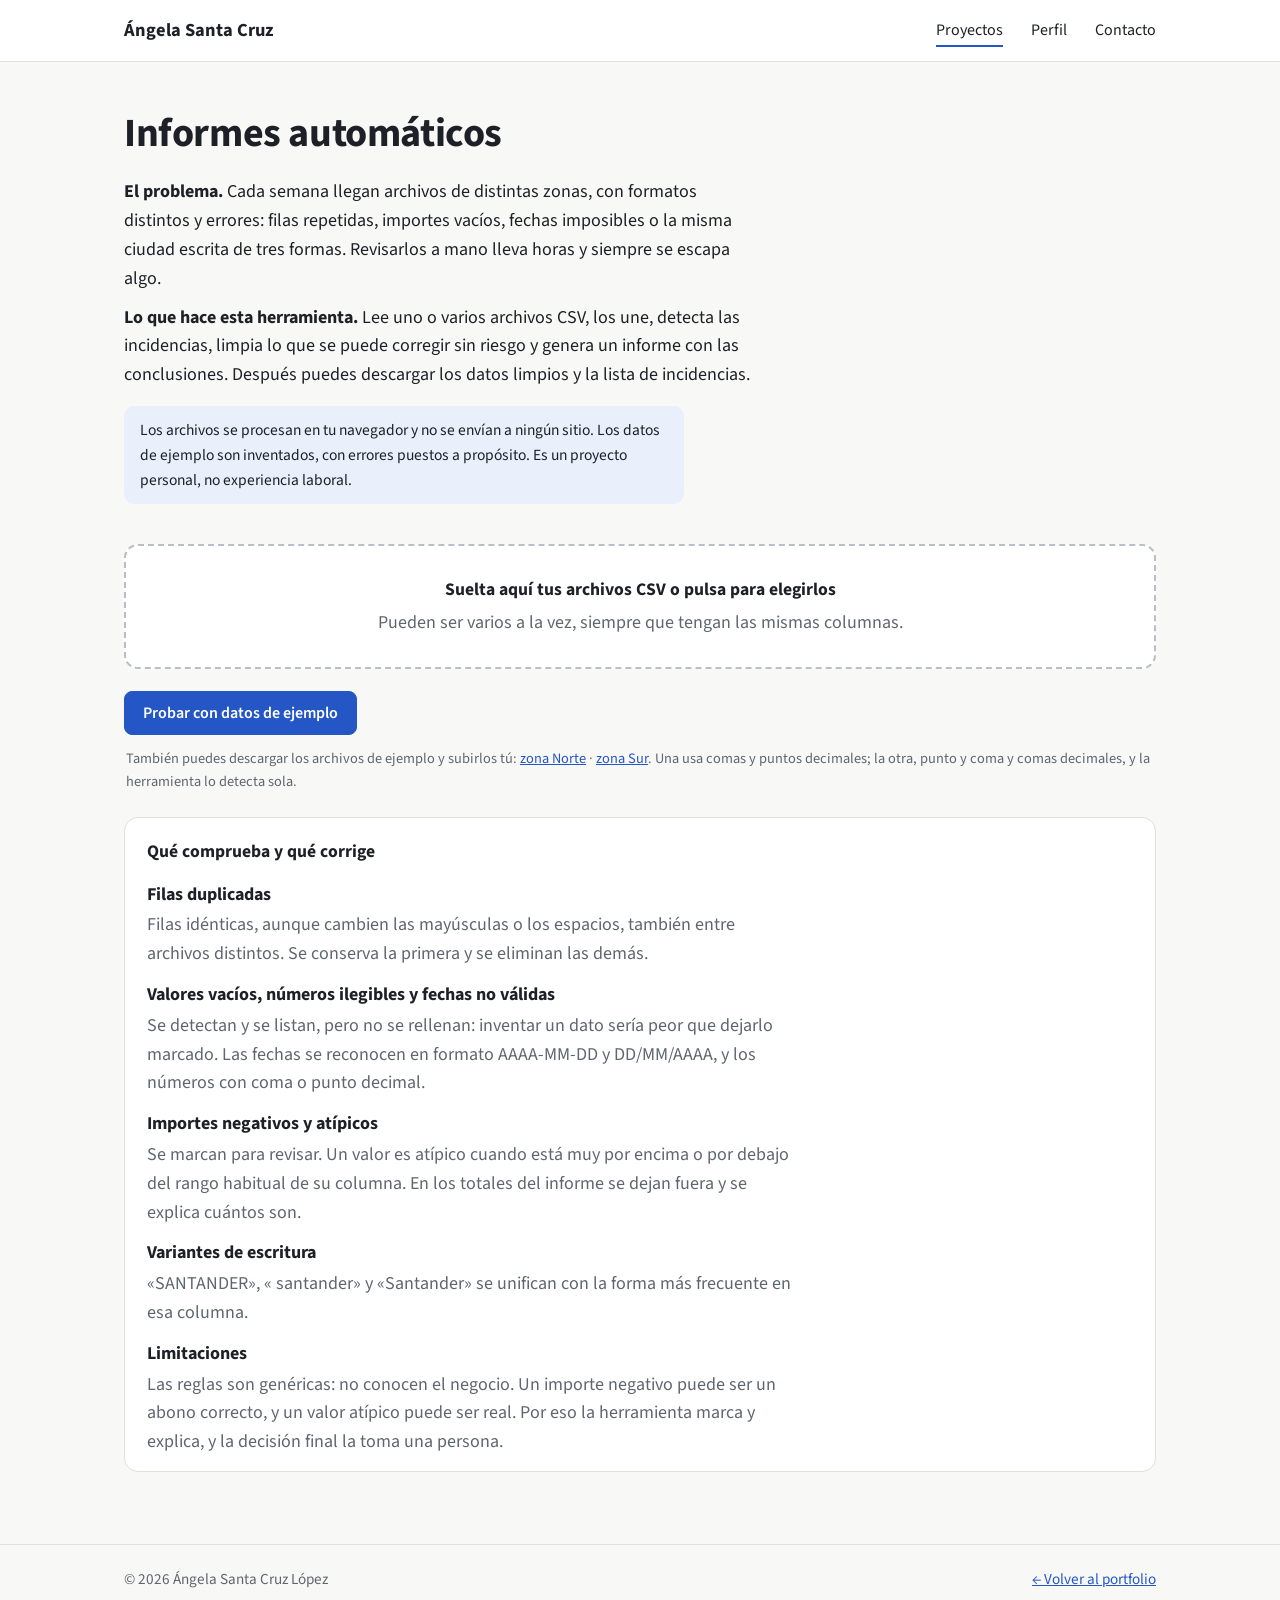
==== informes.html @ f3fd1f9a "Add files via upload" ====
<!doctype html>
<html lang="es">
<head>
  <meta charset="utf-8">
  <meta name="viewport" content="width=device-width, initial-scale=1">
  <title>Informes automáticos · Ángela Santa Cruz</title>
  <meta name="description" content="Herramienta que lee archivos CSV, detecta errores en los datos, los limpia y genera un informe con indicadores. Funciona en el navegador, sin subir los archivos.">
  <link rel="preconnect" href="https://fonts.googleapis.com">
  <link rel="preconnect" href="https://fonts.gstatic.com" crossorigin>
  <link href="https://fonts.googleapis.com/css2?family=Source+Sans+3:wght@400;600;700&display=swap" rel="stylesheet">
  <link rel="stylesheet" href="style.css">
</head>
<body>

<header class="top">
  <div class="wrap">
    <a class="brand" href="index.html">Ángela Santa Cruz</a>
    <nav>
      <a href="index.html#proyectos" aria-current="page">Proyectos</a>
      <a href="index.html#perfil">Perfil</a>
      <a href="index.html#contacto">Contacto</a>
    </nav>
  </div>
</header>

<main>
  <div class="wrap">
    <section class="page-head">
      <h1>Informes automáticos</h1>
      <p><b>El problema.</b> Cada semana llegan archivos de distintas zonas, con formatos distintos y errores: filas repetidas, importes vacíos, fechas imposibles o la misma ciudad escrita de tres formas. Revisarlos a mano lleva horas y siempre se escapa algo.</p>
      <p><b>Lo que hace esta herramienta.</b> Lee uno o varios archivos CSV, los une, detecta las incidencias, limpia lo que se puede corregir sin riesgo y genera un informe con las conclusiones. Después puedes descargar los datos limpios y la lista de incidencias.</p>
      <p class="notice">Los archivos se procesan en tu navegador y no se envían a ningún sitio. Los datos de ejemplo son inventados, con errores puestos a propósito. Es un proyecto personal, no experiencia laboral.</p>
    </section>

    <label class="drop" id="drop" for="file-input">
      <b>Suelta aquí tus archivos CSV o pulsa para elegirlos</b>
      <span class="muted">Pueden ser varios a la vez, siempre que tengan las mismas columnas.</span>
      <input type="file" id="file-input" accept=".csv,.txt" multiple>
    </label>

    <div class="btn-row">
      <button class="btn primary" id="btn-sample" type="button">Probar con datos de ejemplo</button>
      <button class="btn hidden" id="btn-clear" type="button">Quitar archivos</button>
    </div>
    <p class="muted small" style="margin:12px 2px 0">También puedes descargar los archivos de ejemplo y subirlos tú:
      <a href="ejemplo_pedidos_norte.csv" download>zona Norte</a> ·
      <a href="ejemplo_pedidos_sur.csv" download>zona Sur</a>.
      Una usa comas y puntos decimales; la otra, punto y coma y comas decimales, y la herramienta lo detecta sola.</p>

    <ul class="file-list" id="file-list"></ul>

    <div id="results" class="hidden">
      <div class="kpis" aria-live="polite">
        <div class="kpi"><b id="k-files">—</b><span>Archivos leídos</span></div>
        <div class="kpi"><b id="k-rows">—</b><span>Filas leídas</span></div>
        <div class="kpi"><b id="k-clean">—</b><span>Filas tras la limpieza</span></div>
        <div class="kpi"><b id="k-ok">—</b><span>Filas sin ningún problema</span></div>
      </div>

      <div class="insight" id="insights" aria-live="polite"></div>

      <section class="panel" style="margin-top:16px">
        <h3>Comprobaciones realizadas</h3>
        <ul class="checks" id="checks"></ul>
      </section>

      <section class="hidden" id="summary">
        <div class="kpis" style="margin-top:16px">
          <div class="kpi"><b id="s-all">—</b><span>Total de <span id="s-name"></span></span></div>
          <div class="kpi"><b id="s-good">—</b><span>Total sin valores marcados</span></div>
          <div class="kpi"><b id="s-avg">—</b><span>Media sin valores marcados</span></div>
        </div>
        <p class="muted small" id="s-note" style="margin:8px 2px 0"></p>
        <div class="charts" id="cat-charts"></div>
        <section class="panel hidden" id="month-panel" style="margin-top:16px">
          <h3 id="month-title"></h3>
          <div id="c-month"></div>
        </section>
      </section>

      <section class="panel hidden" id="inc-panel" style="margin-top:16px">
        <h3>Incidencias detectadas <span class="count" id="inc-count"></span></h3>
        <div class="table-wrap">
          <table>
            <thead><tr><th>Gravedad</th><th>Tipo</th><th>Archivo</th><th class="num">Fila</th><th>Columna</th><th>Valor</th><th>Detalle</th></tr></thead>
            <tbody id="tbody"></tbody>
          </table>
        </div>
        <div class="table-actions"><button class="btn hidden" id="more" type="button">Mostrar más</button></div>
      </section>

      <div class="report-actions">
        <button class="btn primary" id="dl-clean" type="button">Descargar datos limpios (CSV)</button>
        <button class="btn" id="dl-inc" type="button">Descargar incidencias (CSV)</button>
        <button class="btn" id="print" type="button">Guardar informe en PDF</button>
      </div>
    </div>

    <section class="panel method" style="margin-top:24px">
      <h3>Qué comprueba y qué corrige</h3>
      <dl>
        <dt>Filas duplicadas</dt>
        <dd>Filas idénticas, aunque cambien las mayúsculas o los espacios, también entre archivos distintos. Se conserva la primera y se eliminan las demás.</dd>
        <dt>Valores vacíos, números ilegibles y fechas no válidas</dt>
        <dd>Se detectan y se listan, pero no se rellenan: inventar un dato sería peor que dejarlo marcado. Las fechas se reconocen en formato AAAA-MM-DD y DD/MM/AAAA, y los números con coma o punto decimal.</dd>
        <dt>Importes negativos y atípicos</dt>
        <dd>Se marcan para revisar. Un valor es atípico cuando está muy por encima o por debajo del rango habitual de su columna. En los totales del informe se dejan fuera y se explica cuántos son.</dd>
        <dt>Variantes de escritura</dt>
        <dd>«SANTANDER», « santander» y «Santander» se unifican con la forma más frecuente en esa columna.</dd>
        <dt>Limitaciones</dt>
        <dd>Las reglas son genéricas: no conocen el negocio. Un importe negativo puede ser un abono correcto, y un valor atípico puede ser real. Por eso la herramienta marca y explica, y la decisión final la toma una persona.</dd>
      </dl>
    </section>
  </div>
</main>

<footer>
  <div class="wrap">
    <p>© 2026 Ángela Santa Cruz López</p>
    <p><a href="index.html">← Volver al portfolio</a></p>
  </div>
</footer>

<script src="ejemplos.js"></script>
<script src="informes.js"></script>
</body>
</html>
---- style.css ----
/* ============================================================
   Portfolio · Ángela Santa Cruz
   Sencillo y legible: una sola familia tipográfica, títulos en
   frase normal, tarjetas claras. El dashboard sigue el aspecto
   de un panel de análisis real.
   ============================================================ */

:root {
  --bg: #f8f8f6;
  --card: #ffffff;
  --ink: #1d2127;
  --muted: #5f6670;
  --rule: #e1e0da;
  --blue: #2457c5;
  --blue-soft: #e9effb;
  --orange: #d9532b;
  --font: "Source Sans 3", "Segoe UI", system-ui, -apple-system, Roboto, Arial, sans-serif;
}

* { box-sizing: border-box; }
html { scroll-behavior: smooth; }

body {
  margin: 0;
  background: var(--bg);
  color: var(--ink);
  font: 18px/1.6 var(--font);
  -webkit-font-smoothing: antialiased;
}

a { color: var(--blue); }
a:hover { text-decoration-thickness: 2px; }
::selection { background: var(--blue-soft); }

.wrap { max-width: 1080px; margin: 0 auto; padding: 0 24px; }
.narrow { max-width: 820px; }
.muted { color: var(--muted); }

/* ---------- Cabecera ---------- */
.top { background: var(--card); border-bottom: 1px solid var(--rule); }
.top .wrap {
  display: flex; align-items: center; justify-content: space-between;
  gap: 20px; flex-wrap: wrap; padding-top: 16px; padding-bottom: 16px;
}
.brand { font-weight: 700; font-size: 1.15rem; color: var(--ink); text-decoration: none; }
.top nav a {
  color: var(--ink); text-decoration: none; margin-left: 24px; font-size: 1rem;
  padding: 4px 0; border-bottom: 2px solid transparent;
}
.top nav a:hover, .top nav a[aria-current] { border-bottom-color: var(--blue); }

/* ---------- Botones ---------- */
.btn {
  display: inline-block; font: 600 1rem var(--font); text-decoration: none;
  padding: 10px 18px; border-radius: 8px; border: 1px solid #c9ccd2;
  background: var(--card); color: var(--ink); cursor: pointer;
}
.btn:hover { border-color: var(--ink); }
.btn.primary { background: var(--blue); border-color: var(--blue); color: #fff; }
.btn.primary:hover { background: #1b45a0; border-color: #1b45a0; }
.btn:focus-visible, .field input:focus, .field select:focus { outline: 3px solid #9db8ee; outline-offset: 1px; }
.btn-row { display: flex; gap: 12px; flex-wrap: wrap; margin-top: 22px; }

/* ---------- Presentación ---------- */
.intro { display: flex; gap: 40px; align-items: center; padding: 64px 0 24px; }
.photo { width: 190px; height: 230px; object-fit: cover; border-radius: 14px; flex: none; background: var(--rule); }
.intro h1 { font-size: clamp(2.2rem, 5vw, 3rem); line-height: 1.1; margin: 0 0 14px; font-weight: 700; letter-spacing: -.01em; }
.intro .role { font-size: 1.15rem; font-weight: 600; color: var(--blue); margin: 0 0 16px; }
.intro .lead { font-size: 1.3rem; line-height: 1.5; margin: 0 0 14px; }
.intro p { margin: 0 0 12px; }

/* Texto justificado en presentación y perfil */
.intro .lead, .intro p:not(.role), .prose p { text-align: justify; hyphens: auto; -webkit-hyphens: auto; }

/* ---------- Secciones ---------- */
section.block { padding: 56px 0 0; }
section.block h2 { font-size: 1.6rem; line-height: 1.2; margin: 0 0 8px; font-weight: 700; }
section.block > .wrap > p.sub { margin: 0 0 24px; color: var(--muted); }

.card { background: var(--card); border: 1px solid var(--rule); border-radius: 14px; overflow: hidden; }
.card.featured { display: block; color: inherit; text-decoration: none; transition: box-shadow .15s, border-color .15s; }
.card.featured:hover { border-color: #b9bec8; box-shadow: 0 6px 24px rgba(20, 30, 50, .08); }
.card.featured img { display: block; width: 100%; height: auto; border-bottom: 1px solid var(--rule); }
.card .body { padding: 22px 26px 26px; }
.card h3 { font-size: 1.35rem; margin: 0 0 6px; font-weight: 700; }
.card p { margin: 0 0 10px; }
.card .more { color: var(--blue); font-weight: 600; }
.card .tools { color: var(--muted); font-size: .95rem; margin: 0; }

.grid-2 { display: grid; grid-template-columns: 1fr 1fr; gap: 16px; margin-top: 16px; }
.card.soon { background: transparent; border-style: dashed; border-color: #c4c7ce; }
.card.soon .body { padding: 20px 24px; }
.card.soon h3 { font-size: 1.15rem; }
.badge { display: inline-block; font-size: .85rem; font-weight: 600; color: var(--muted); background: #ecebe6; border-radius: 999px; padding: 2px 10px; margin-bottom: 8px; }

.prose p { margin: 0 0 14px; max-width: 64ch; }
.contact-list { padding-left: 20px; margin: 10px 0 0; }
.contact-list li { margin: 4px 0; }

footer { margin-top: 72px; border-top: 1px solid var(--rule); padding: 22px 0 36px; color: var(--muted); font-size: .95rem; }
footer .wrap { display: flex; justify-content: space-between; gap: 16px; flex-wrap: wrap; }
footer p { margin: 0; }

/* ============================================================
   DASHBOARD
   ============================================================ */
.page-head { padding: 40px 0 8px; }
.page-head h1 { font-size: clamp(1.9rem, 4vw, 2.5rem); margin: 0 0 12px; font-weight: 700; letter-spacing: -.01em; }
.page-head p { max-width: 70ch; margin: 0 0 10px; }
.notice { background: var(--blue-soft); border-radius: 10px; padding: 12px 16px; font-size: .97rem; max-width: 70ch; margin-top: 16px !important; }

.filters {
  display: flex; flex-wrap: wrap; gap: 14px 18px; align-items: flex-end;
  padding: 16px 20px; margin-top: 22px;
  background: var(--card); border: 1px solid var(--rule); border-radius: 14px;
}
.field { display: flex; flex-direction: column; gap: 4px; }
.field label { font-size: .88rem; font-weight: 600; color: var(--muted); }
.field input, .field select {
  font: 1rem var(--font); color: var(--ink); background: #fff;
  border: 1px solid #c9ccd2; border-radius: 8px; padding: 8px 10px; min-width: 150px;
}

.kpis { display: grid; grid-template-columns: repeat(4, 1fr); gap: 16px; margin-top: 16px; }
.kpi { background: var(--card); border: 1px solid var(--rule); border-radius: 14px; padding: 18px 20px; }
.kpi b { display: block; font-size: clamp(1.7rem, 3vw, 2.3rem); font-weight: 700; line-height: 1.1; font-variant-numeric: tabular-nums; }
.kpi span { display: block; margin-top: 6px; font-size: .95rem; color: var(--muted); }

.insight { margin-top: 16px; background: var(--card); border: 1px solid var(--rule); border-left: 4px solid var(--blue); border-radius: 14px; padding: 16px 22px; }
.insight h3 { margin: 0 0 8px; font-size: 1rem; }
.insight p { margin: 0 0 6px; }
.insight p:last-child { margin: 0; }

.charts { display: grid; grid-template-columns: 1fr 1fr; gap: 16px; margin-top: 16px; }
.panel { background: var(--card); border: 1px solid var(--rule); border-radius: 14px; padding: 20px 22px 14px; }
.panel.wide { grid-column: 1 / -1; }
.panel h3 { font-size: 1.1rem; margin: 0 0 14px; font-weight: 700; }
.panel svg { width: 100%; height: auto; display: block; overflow: visible; }
.empty { padding: 40px 0; color: var(--muted); font-style: italic; }

svg .tick { font: 12px var(--font); fill: var(--muted); }
svg .lab { font: 14px var(--font); fill: var(--ink); }
svg .val { font: 600 13px var(--font); fill: var(--ink); }
svg .grid { stroke: #e7e6e1; stroke-width: 1; }
svg .line { fill: none; stroke: var(--blue); stroke-width: 2.5; stroke-linejoin: round; }
svg .dot { fill: #fff; stroke: var(--blue); stroke-width: 2.5; }
svg .dot:hover { fill: var(--blue); }
svg .track { fill: #eeede8; }
svg .bar { fill: var(--blue); }
svg .bar.worst { fill: var(--orange); }
svg .avg { stroke: var(--ink); stroke-dasharray: 3 3; stroke-width: 1; }
svg .cell-t { font: 600 13px var(--font); }

.table-wrap { overflow-x: auto; }
table { border-collapse: collapse; width: 100%; font-size: .95rem; font-variant-numeric: tabular-nums; }
th { text-align: left; font-weight: 600; color: var(--muted); font-size: .88rem; padding: 8px 14px 8px 0; border-bottom: 2px solid var(--rule); white-space: nowrap; }
td { padding: 8px 14px 8px 0; border-bottom: 1px solid var(--rule); white-space: nowrap; }
td.num, th.num { text-align: right; }
td.late { color: var(--orange); font-weight: 600; }
.table-actions { display: flex; gap: 12px; flex-wrap: wrap; margin: 16px 0 6px; }
.count { color: var(--muted); font-weight: 400; font-size: .95rem; margin-left: 8px; }

.method dl { margin: 0; }
.method dt { font-weight: 700; margin-top: 12px; }
.method dd { margin: 2px 0 0; color: var(--muted); max-width: 72ch; }

/* ---------- Móvil ---------- */
@media (max-width: 800px) {
  body { font-size: 17px; }
  .intro { flex-direction: column; align-items: flex-start; gap: 22px; padding-top: 36px; }
  .photo { width: 140px; height: 170px; }
  .grid-2, .charts { grid-template-columns: 1fr; }
  .kpis { grid-template-columns: 1fr 1fr; }
  .top nav a { margin: 0 18px 0 0; }
}

/* ============================================================
   Elementos añadidos para los proyectos 2 y 3
   ============================================================ */
.small { font-size: .9rem; }
.panel-head { display: flex; justify-content: space-between; align-items: flex-end; gap: 16px; flex-wrap: wrap; margin-bottom: 10px; }
.panel-head h3 { margin: 0; }
.field.inline { flex-direction: row; align-items: center; gap: 10px; }
.field.inline label { white-space: nowrap; }
.field input[type="range"] { min-width: 170px; padding: 0; accent-color: var(--blue); }
.field label b { color: var(--ink); }
.map { max-width: 600px; margin: 0 auto; }
svg .bar.base { fill: #9aa6bd; }

/* zona para soltar archivos */
.drop {
  display: block; margin-top: 22px; text-align: center; cursor: pointer;
  background: var(--card); border: 2px dashed #b9bec8; border-radius: 14px; padding: 30px 20px;
}
.drop:hover, .drop.over { border-color: var(--blue); background: var(--blue-soft); }
.drop b { font-size: 1.1rem; display: block; margin-bottom: 4px; }
.drop input { position: absolute; width: 1px; height: 1px; opacity: 0; }
.drop:focus-within { outline: 3px solid #9db8ee; outline-offset: 2px; }

.file-list { list-style: none; padding: 0; margin: 12px 0 0; }
.file-list li { display: flex; justify-content: space-between; gap: 12px; padding: 8px 0; border-bottom: 1px solid var(--rule); font-size: .97rem; }
.file-list li.bad { color: var(--orange); }

.checks { list-style: none; padding: 0; margin: 0; }
.checks li { display: grid; grid-template-columns: 26px 1fr auto; gap: 10px; padding: 10px 0; border-bottom: 1px solid var(--rule); align-items: baseline; }
.checks .ico { font-weight: 700; }
.checks .ok .ico { color: #2a8a6a; }
.checks .warn .ico { color: #c08a1a; }
.checks .err .ico { color: var(--orange); }
.checks .n { font-variant-numeric: tabular-nums; font-weight: 600; }
.checks small { display: block; color: var(--muted); font-size: .9rem; }

.report-actions { display: flex; flex-wrap: wrap; gap: 12px; margin: 18px 0 4px; }
.hidden { display: none !important; }
td.wrap-cell { white-space: normal; min-width: 180px; }
.tag { display: inline-block; font-size: .8rem; font-weight: 600; padding: 1px 8px; border-radius: 999px; background: #ecebe6; }
.tag.err { background: #fbe4dc; color: #a23a18; }
.tag.warn { background: #f8efd5; color: #7a5710; }
.prose-list { margin: 8px 0 0; padding-left: 20px; max-width: 72ch; }
.prose-list li { margin: 6px 0; }

@media print {
  .top, footer, .filters, .drop, .report-actions, .no-print { display: none !important; }
  body { background: #fff; font-size: 14px; }
  .panel, .kpi, .insight { break-inside: avoid; border-color: #ccc; }
}

.grid-2 .card.featured img { aspect-ratio: 16 / 10; object-fit: cover; object-position: top left; }
.grid-2 .card.featured .body { padding: 18px 22px 22px; }
.kpis > * { min-width: 0; }
.kpi b { overflow-wrap: anywhere; }
@media (max-width: 800px) {
  .kpi b { font-size: 1.45rem; }
  .kpi { padding: 14px 14px; }
}
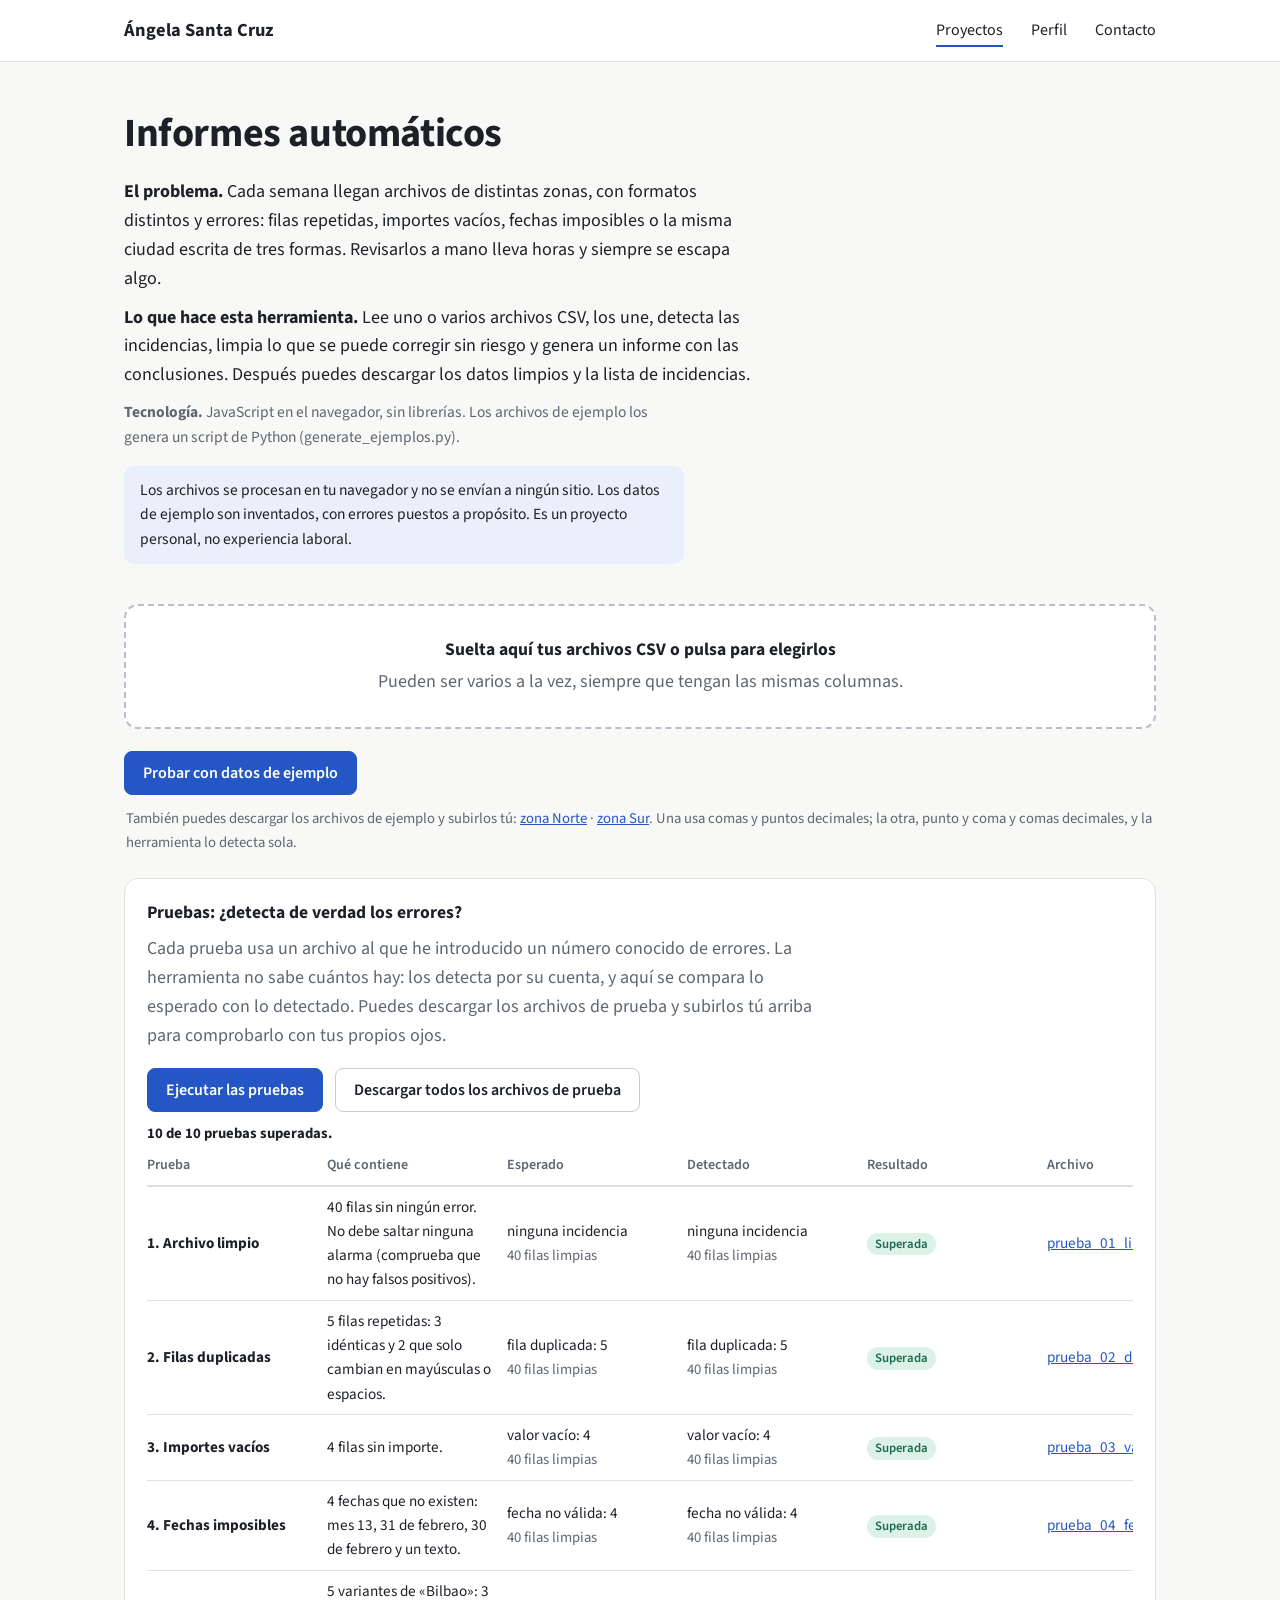
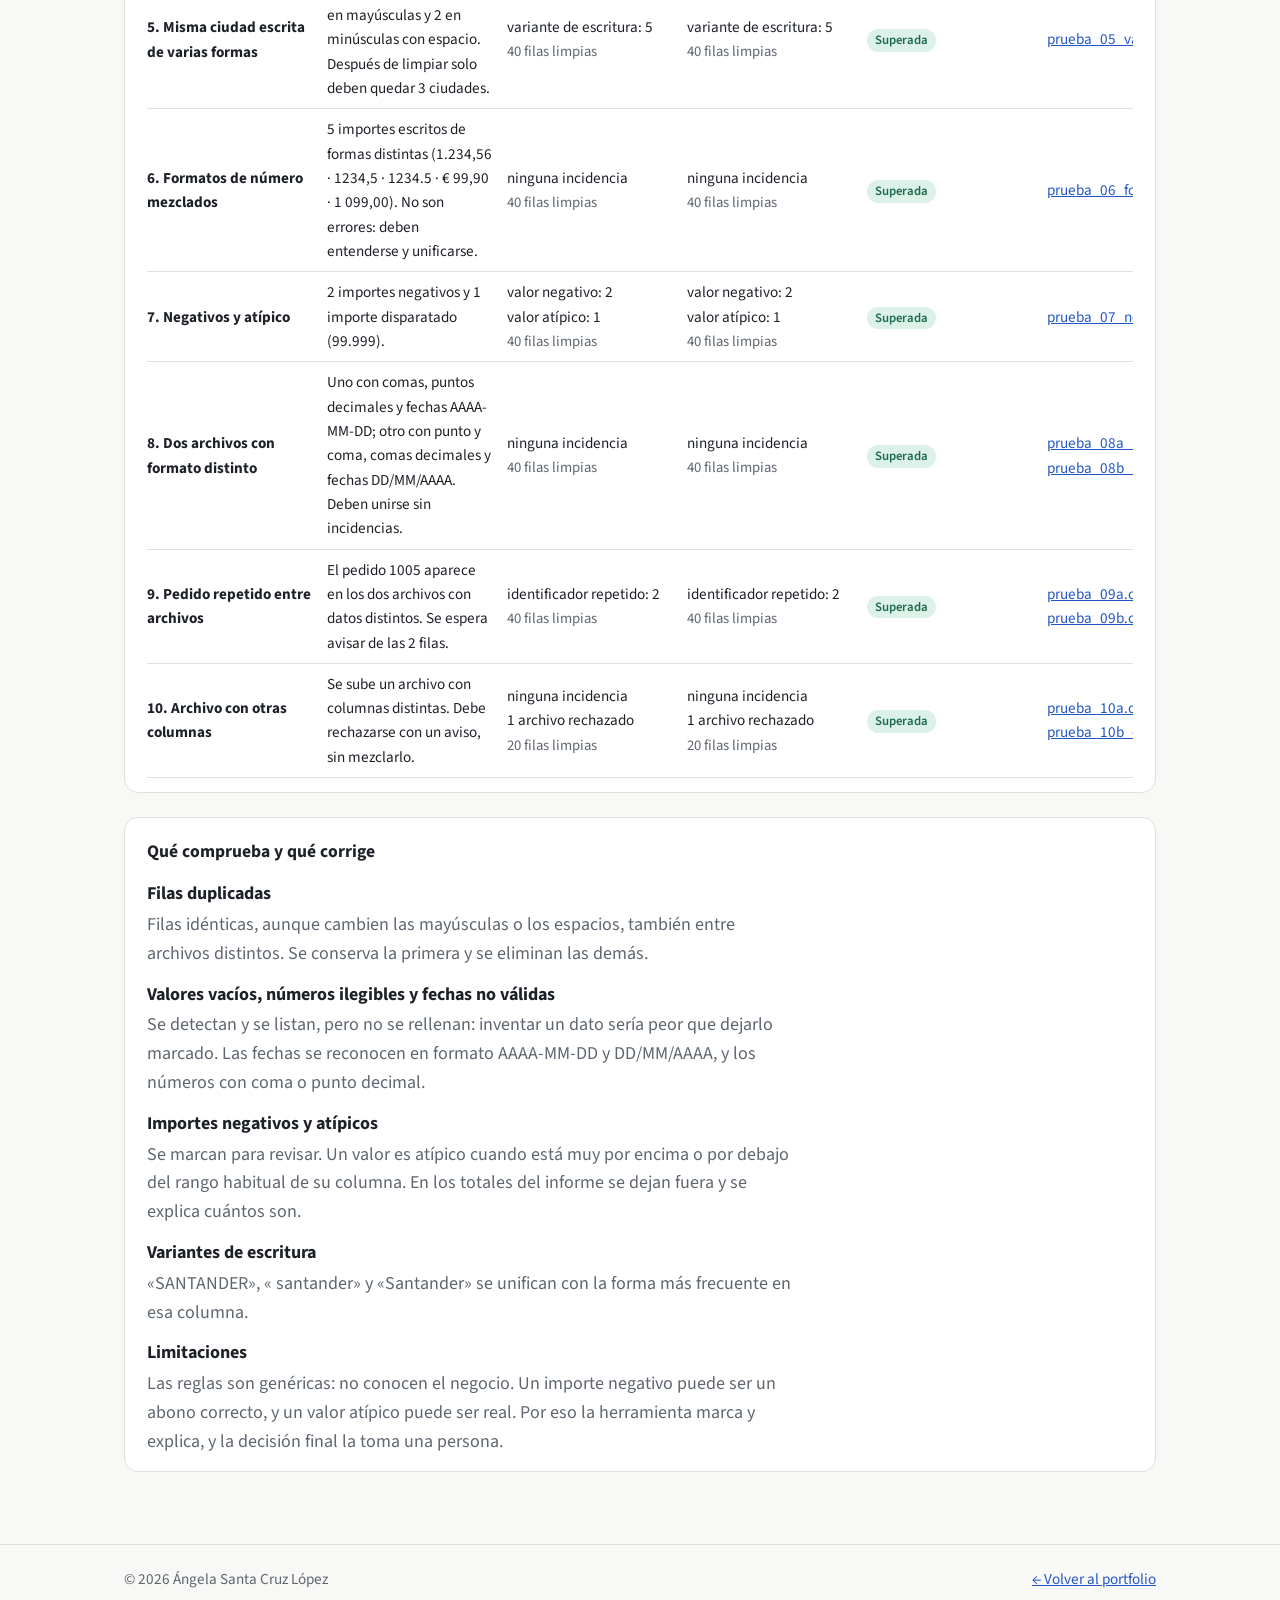
==== commit ee888638: "Add files via upload" ====
--- a/informes.html
+++ b/informes.html
@@ -29,6 +29,7 @@
       <h1>Informes automáticos</h1>
       <p><b>El problema.</b> Cada semana llegan archivos de distintas zonas, con formatos distintos y errores: filas repetidas, importes vacíos, fechas imposibles o la misma ciudad escrita de tres formas. Revisarlos a mano lleva horas y siempre se escapa algo.</p>
       <p><b>Lo que hace esta herramienta.</b> Lee uno o varios archivos CSV, los une, detecta las incidencias, limpia lo que se puede corregir sin riesgo y genera un informe con las conclusiones. Después puedes descargar los datos limpios y la lista de incidencias.</p>
+      <p class="tech"><b>Tecnología.</b> JavaScript en el navegador, sin librerías. Los archivos de ejemplo los genera un script de Python (generate_ejemplos.py).</p>
       <p class="notice">Los archivos se procesan en tu navegador y no se envían a ningún sitio. Los datos de ejemplo son inventados, con errores puestos a propósito. Es un proyecto personal, no experiencia laboral.</p>
     </section>
 
@@ -96,6 +97,17 @@
       </div>
     </div>
 
+    <section class="panel" id="pruebas" style="margin-top:24px">
+      <h3>Pruebas: ¿detecta de verdad los errores?</h3>
+      <p class="muted" style="margin-top:-6px;max-width:74ch">Cada prueba usa un archivo al que he introducido un número conocido de errores. La herramienta no sabe cuántos hay: los detecta por su cuenta, y aquí se compara lo esperado con lo detectado. Puedes descargar los archivos de prueba y subirlos tú arriba para comprobarlo con tus propios ojos.</p>
+      <div class="report-actions" style="margin-top:8px"><button class="btn primary" id="run-tests" type="button">Ejecutar las pruebas</button><button class="btn" id="dl-tests" type="button">Descargar todos los archivos de prueba</button></div>
+      <p class="small" id="tests-summary" style="margin:10px 0 0"><b></b></p>
+      <div class="table-wrap"><table>
+        <thead><tr><th>Prueba</th><th>Qué contiene</th><th>Esperado</th><th>Detectado</th><th>Resultado</th><th>Archivo</th></tr></thead>
+        <tbody id="tests-body"></tbody>
+      </table></div>
+    </section>
+
     <section class="panel method" style="margin-top:24px">
       <h3>Qué comprueba y qué corrige</h3>
       <dl>
@@ -123,5 +135,6 @@
 
 <script src="ejemplos.js"></script>
 <script src="informes.js"></script>
+<script src="pruebas.js"></script>
 </body>
 </html>
--- a/style.css
+++ b/style.css
@@ -233,3 +233,40 @@
   .kpi b { font-size: 1.45rem; }
   .kpi { padding: 14px 14px; }
 }
+
+/* ---- Operations Intelligence: análisis ---- */
+.tag.ok { background: #dcf1e8; color: #1d6b50; }
+.chips { display: flex; flex-wrap: wrap; gap: 8px; margin: 18px 0 0; position: sticky; top: 0; z-index: 5; background: var(--bg); padding: 10px 0; border-bottom: 1px solid var(--rule); }
+.chips a { text-decoration: none; padding: 4px 14px; border: 1px solid var(--rule); border-radius: 999px; background: var(--card); font-size: .95rem; color: var(--ink); }
+.chips a:hover { border-color: var(--blue); color: var(--blue); }
+.block { padding-top: 36px; scroll-margin-top: 56px; }
+.block > h2 { font-size: 1.45rem; margin: 0 0 12px; letter-spacing: -.005em; }
+.lead-p { max-width: 74ch; margin: 0 0 16px; text-align: justify; hyphens: auto; }
+.tech { font-size: .97rem; color: var(--muted); max-width: 70ch; }
+.small { font-size: .92rem; }
+.findings { display: grid; grid-template-columns: repeat(2, 1fr); gap: 16px; }
+.finding { background: var(--card); border: 1px solid var(--rule); border-radius: 14px; padding: 18px 22px; min-width: 0; }
+.finding .lab { font-size: .8rem; font-weight: 600; text-transform: uppercase; letter-spacing: .06em; color: var(--muted); }
+.finding b { display: block; font-size: 2rem; line-height: 1.2; color: var(--blue); font-variant-numeric: tabular-nums; }
+.finding h3 { margin: 4px 0 6px; font-size: 1.05rem; }
+.finding p { margin: 0; color: var(--muted); font-size: .98rem; }
+pre.code { background: #1f2430; color: #e7e9ee; border-radius: 10px; padding: 14px 18px; overflow-x: auto; font: 14px/1.55 ui-monospace, "Cascadia Mono", Consolas, Menlo, monospace; margin: 8px 0 14px; }
+pre.code code { font: inherit; }
+code { font-family: ui-monospace, Consolas, Menlo, monospace; font-size: .9em; background: #ecebe6; padding: 1px 5px; border-radius: 4px; }
+pre.code code { background: none; padding: 0; }
+details.query { background: var(--card); border: 1px solid var(--rule); border-radius: 14px; padding: 4px 22px 14px; margin-bottom: 12px; }
+details.query summary { cursor: pointer; font-weight: 700; padding: 12px 0; list-style-position: outside; }
+details.query .qn { display: inline-block; width: 24px; height: 24px; line-height: 24px; text-align: center; border-radius: 50%; background: var(--blue-soft); color: var(--blue); font-size: .85rem; margin-right: 10px; }
+#t-causes td, #t-causes th { padding-right: 10px; }
+@media (max-width: 800px) { .findings { grid-template-columns: 1fr; } .chips { position: static; } }
+.charts > *, .findings > * { min-width: 0; }
+.charts { grid-template-columns: minmax(0,1fr) minmax(0,1fr); }
+@media (max-width: 800px) { .charts { grid-template-columns: minmax(0,1fr); } }
+.filters.flat { background: none; border: 0; padding: 0; box-shadow: none; margin: 0; }
+.field input[type=number] { width: 100%; font: inherit; padding: 6px 8px; border: 1px solid var(--rule); border-radius: 8px; background: #fff; }
+table.dmap td { text-align: center; font-weight: 700; padding: 6px 10px; border: 2px solid var(--card); }
+table.dmap td:first-child { text-align: left; font-weight: 400; background: none; border-bottom: 1px solid var(--rule); }
+table.dmap th { white-space: normal; }
+td.w-single { background: #dbe6fa; color: #1b3f8f; }
+td.w-batch { background: #fbe1d6; color: #9a3a18; }
+td.w-zone { background: #d9efe5; color: #1d6b50; }
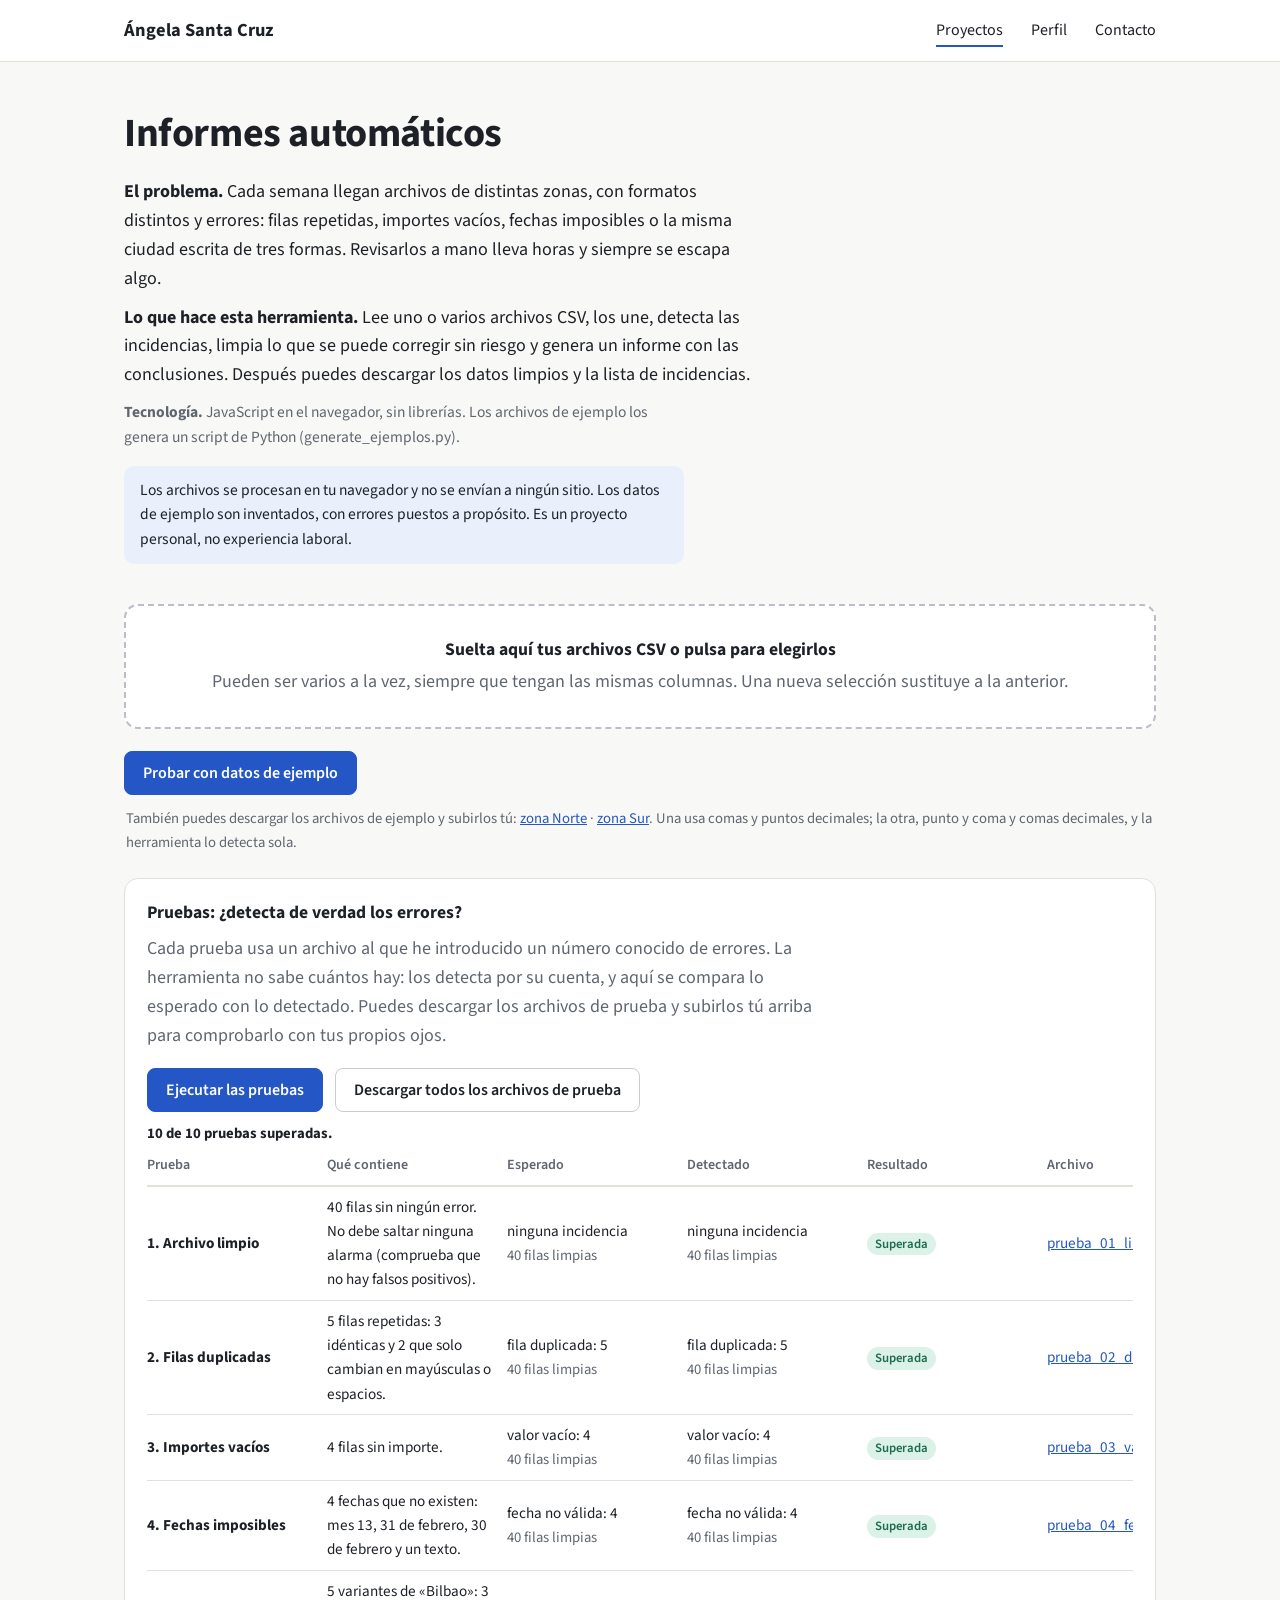
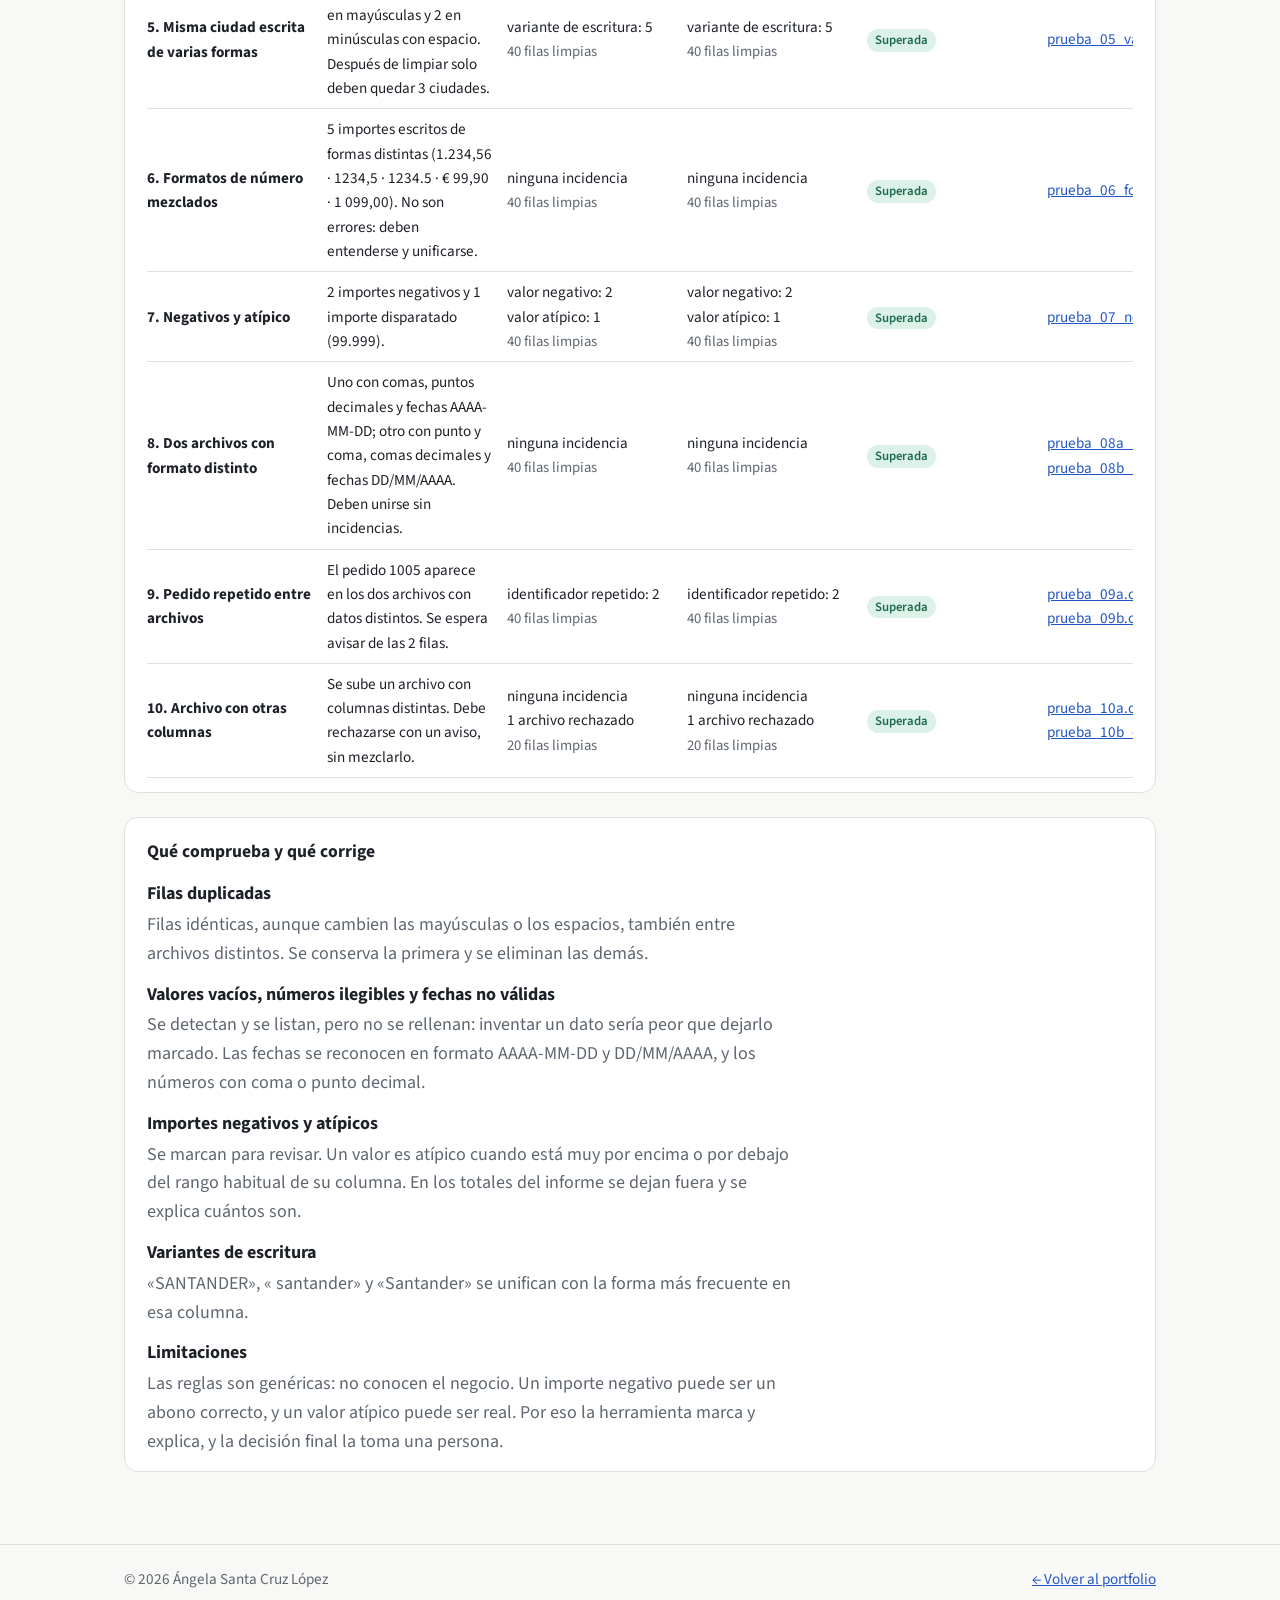
==== commit be1fc9e2: "Add files via upload" ====
--- a/informes.html
+++ b/informes.html
@@ -35,7 +35,7 @@
 
     <label class="drop" id="drop" for="file-input">
       <b>Suelta aquí tus archivos CSV o pulsa para elegirlos</b>
-      <span class="muted">Pueden ser varios a la vez, siempre que tengan las mismas columnas.</span>
+      <span class="muted">Pueden ser varios a la vez, siempre que tengan las mismas columnas. Una nueva selección sustituye a la anterior.</span>
       <input type="file" id="file-input" accept=".csv,.txt" multiple>
     </label>
 
--- a/style.css
+++ b/style.css
@@ -270,3 +270,20 @@
 td.w-single { background: #dbe6fa; color: #1b3f8f; }
 td.w-batch { background: #fbe1d6; color: #9a3a18; }
 td.w-zone { background: #d9efe5; color: #1d6b50; }
+.vbadge { display: block; margin: 16px 0 0; padding: 10px 16px; border-radius: 10px; background: #dcf1e8; color: #14573f; text-decoration: none; font-size: .97rem; }
+.vbadge span { text-decoration: underline; margin-left: 6px; white-space: nowrap; }
+.vstrip { display: grid; grid-template-columns: repeat(4, minmax(0,1fr)); gap: 16px; margin: 0 0 18px; }
+.vk { background: var(--card); border: 1px solid var(--rule); border-left: 4px solid #2a8a6a; border-radius: 14px; padding: 14px 18px; }
+.vk b { display: block; font-size: 1.8rem; line-height: 1.2; font-variant-numeric: tabular-nums; }
+.vk span { color: var(--muted); font-size: .93rem; }
+.concl { background: var(--card); border: 1px solid var(--rule); border-radius: 14px; padding: 16px 22px 18px; margin-bottom: 14px; }
+.concl h3 { margin: 0 0 10px; font-size: 1.1rem; }
+.concl .qn { display: inline-block; width: 24px; height: 24px; line-height: 24px; text-align: center; border-radius: 50%; background: var(--blue-soft); color: var(--blue); font-size: .85rem; margin-right: 10px; }
+.c3 { display: grid; grid-template-columns: repeat(3, minmax(0,1fr)); gap: 20px; }
+.c3 b { font-size: .8rem; text-transform: uppercase; letter-spacing: .06em; color: var(--muted); }
+.c3 p { margin: 4px 0 0; font-size: .98rem; }
+@media (max-width: 800px) { .vstrip { grid-template-columns: repeat(2, minmax(0,1fr)); } .c3 { grid-template-columns: 1fr; gap: 12px; } }
+.shots { display: grid; gap: 18px; }
+.shots figure { margin: 0; background: var(--card); border: 1px solid var(--rule); border-radius: 14px; padding: 10px; }
+.shots img { width: 100%; height: auto; display: block; border-radius: 8px; }
+.shots figcaption { color: var(--muted); font-size: .95rem; padding: 8px 6px 2px; }
